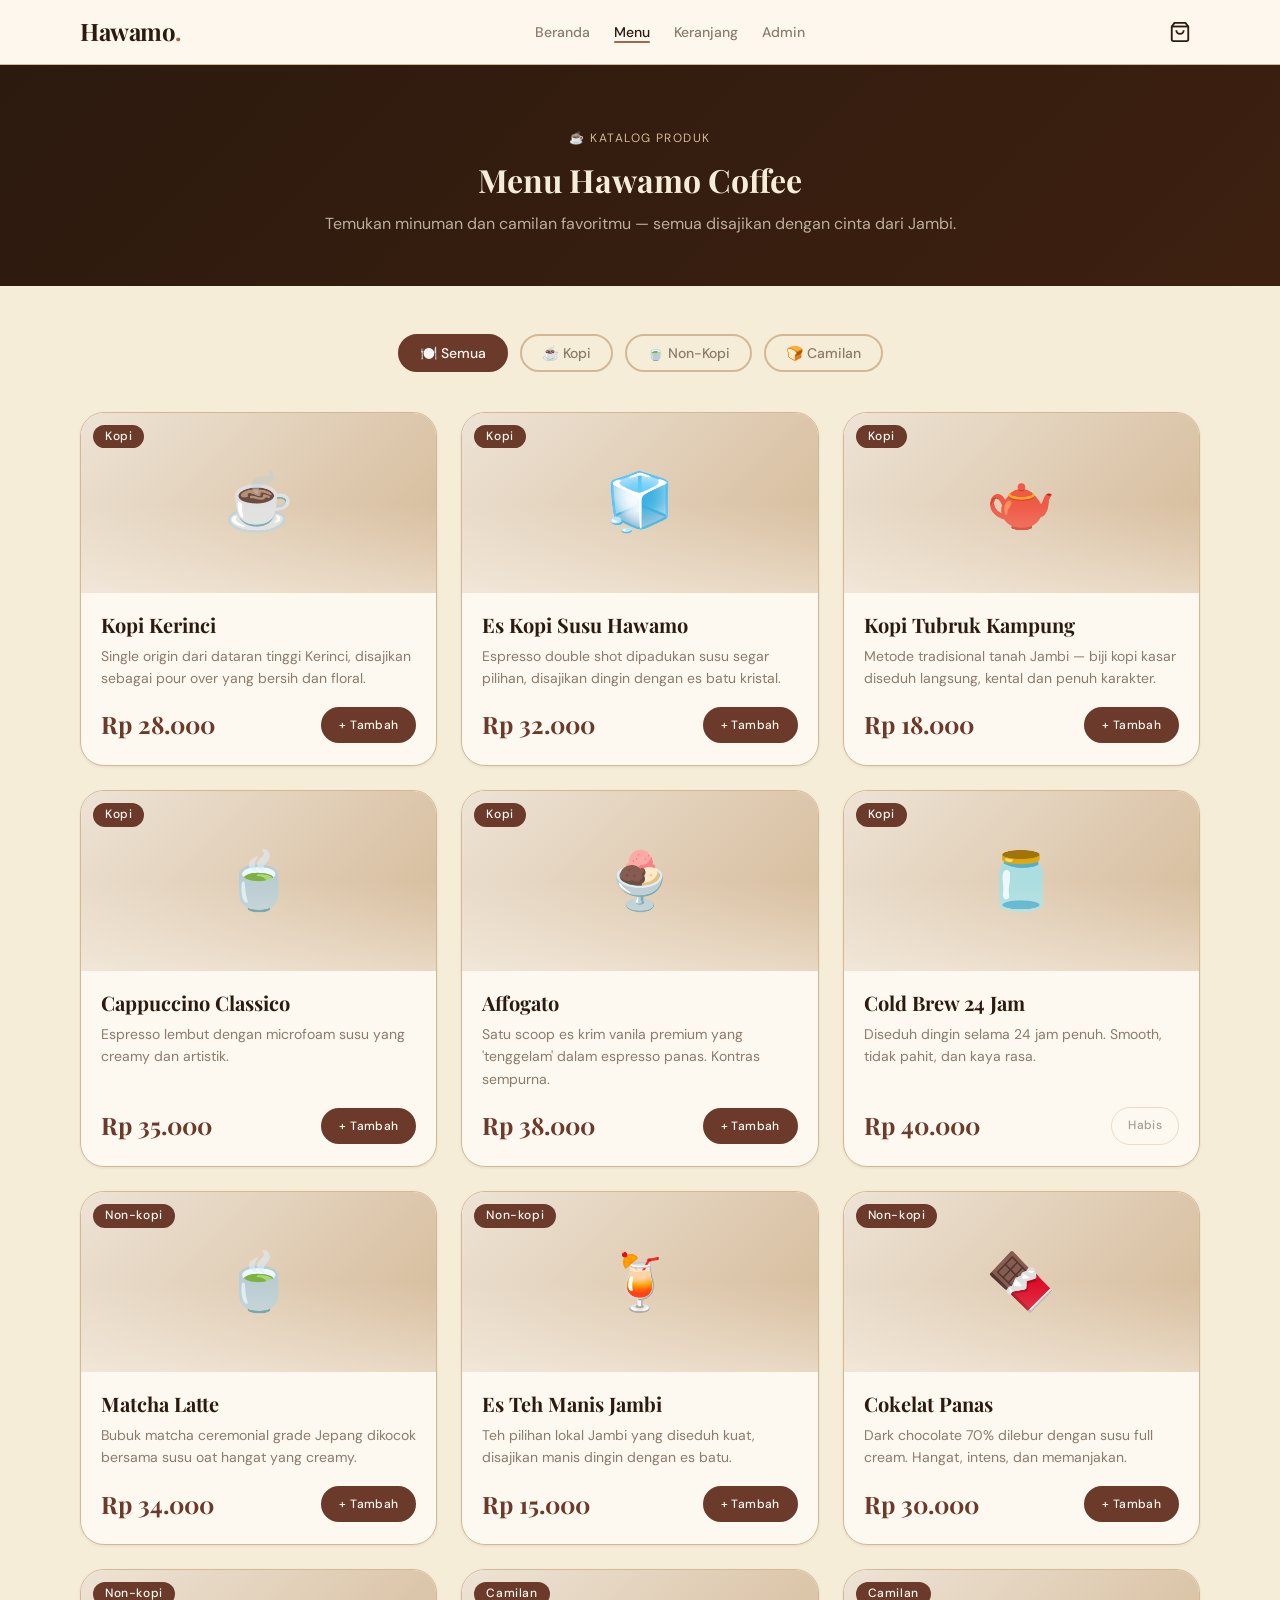
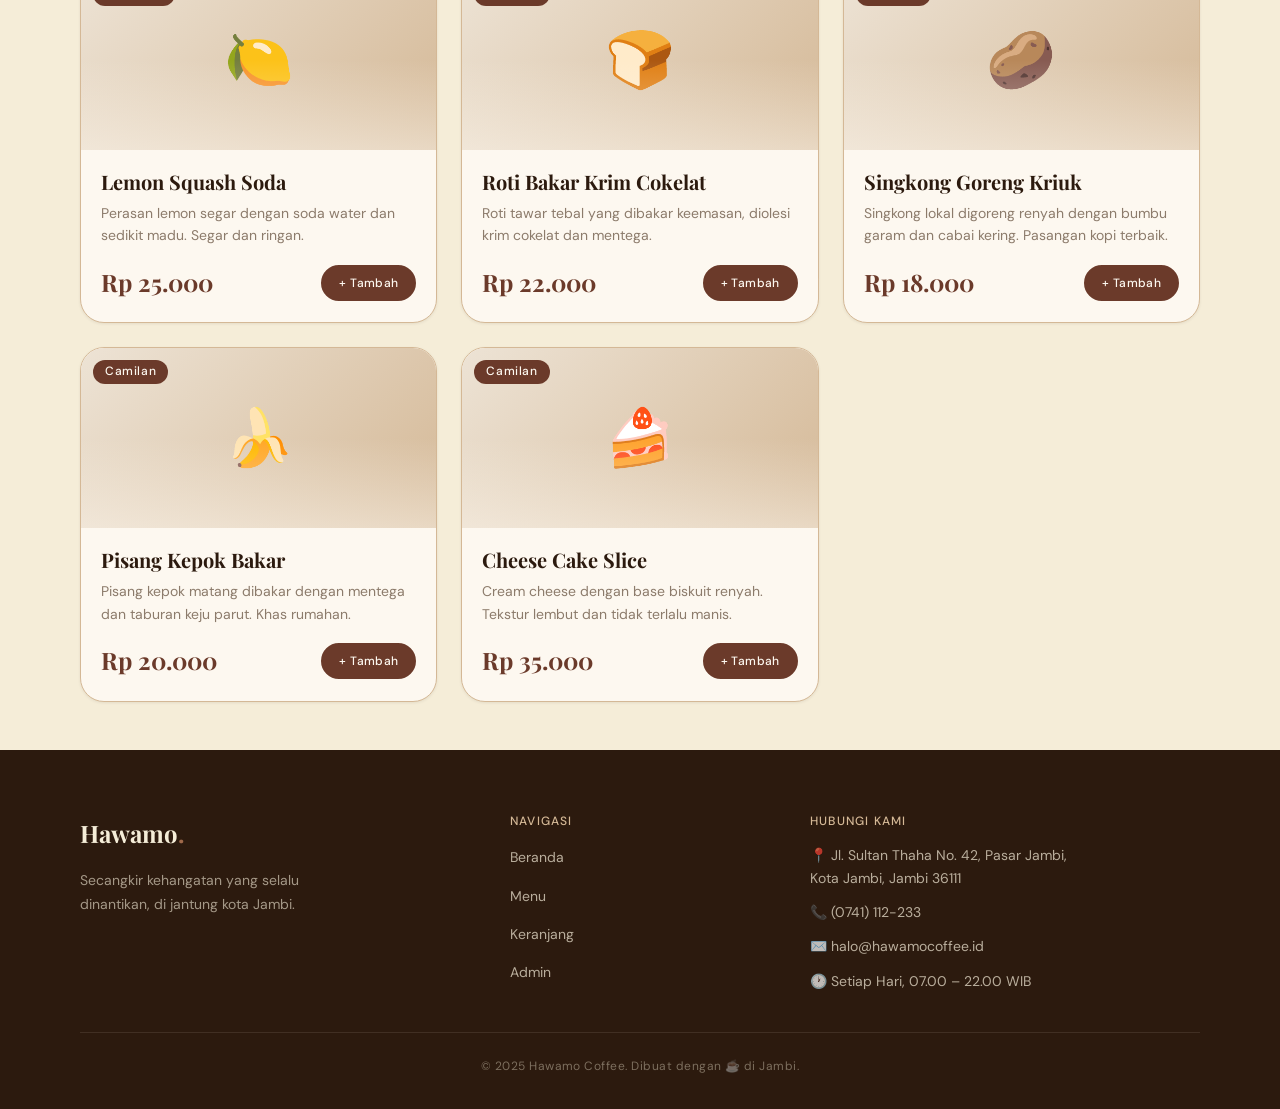
==== menu.html @ 8657f2e3 "Nambah Menu, Cart, dan Menu" ====
<!DOCTYPE html>
<html lang="id">
  <head>
    <meta charset="UTF-8" />
    <!-- Viewport responsif untuk semua ukuran layar -->
    <meta name="viewport" content="width=device-width, initial-scale=1.0" />
    <meta name="description" content="Menu Hawamo Coffee — Kopi, Non-Kopi, dan Camilan pilihan dari Jambi" />
    <title>Menu | Hawamo Coffee</title>

    <!-- Google Fonts: sama dengan index.html untuk konsistensi -->
    <link rel="preconnect" href="https://fonts.googleapis.com" />
    <link rel="preconnect" href="https://fonts.gstatic.com" crossorigin />
    <link
      href="https://fonts.googleapis.com/css2?family=Playfair+Display:ital,wght@0,400;0,700;1,400&family=DM+Sans:wght@300;400;500&display=swap"
      rel="stylesheet"
    />

    <!-- Satu file CSS global untuk semua halaman -->
    <link rel="stylesheet" href="style.css" />
  </head>

  <body class="page-menu">

    <!-- =============================================
         NAVBAR: Sama persis di semua halaman
         ============================================= -->
    <header class="navbar" id="navbar">
      <div class="navbar__inner container">

        <a href="index.html" class="navbar__logo" aria-label="Hawamo Coffee Beranda">
          Hawamo<span class="logo-dot">.</span>
        </a>

        <!-- Tombol hamburger untuk tampilan mobile -->
        <button
          class="navbar__toggle"
          id="navToggle"
          aria-label="Buka menu navigasi"
          aria-expanded="false"
          aria-controls="navMenu"
        >
          <span class="hamburger-line"></span>
          <span class="hamburger-line"></span>
          <span class="hamburger-line"></span>
        </button>

        <nav class="navbar__menu" id="navMenu" role="navigation">
          <ul class="navbar__list">
            <li><a href="index.html" class="navbar__link">Beranda</a></li>
            <!-- Link "Menu" diberi class active karena ini halaman aktif -->
            <li><a href="menu.html" class="navbar__link active">Menu</a></li>
            <li><a href="cart.html" class="navbar__link">Keranjang</a></li>
            <li><a href="admin.html" class="navbar__link">Admin</a></li>
          </ul>
        </nav>

        <!-- Badge keranjang diperbarui otomatis oleh script.js -->
        <a href="cart.html" class="navbar__cart" aria-label="Lihat keranjang belanja">
          <svg width="22" height="22" viewBox="0 0 24 24" fill="none" stroke="currentColor" stroke-width="2" aria-hidden="true">
            <path d="M6 2L3 6v14a2 2 0 002 2h14a2 2 0 002-2V6l-3-4z"/>
            <line x1="3" y1="6" x2="21" y2="6"/>
            <path d="M16 10a4 4 0 01-8 0"/>
          </svg>
          <span class="cart-badge" id="cartBadge">0</span>
        </a>

      </div>
    </header>


    <!-- =============================================
         MAIN: Konten utama halaman menu
         ============================================= -->
    <main>

      <!-- -----------------------------------------------
           PAGE HEADER: Banner atas halaman menu
           Background gelap earthy sebagai identitas visual
           ----------------------------------------------- -->
      <section class="page-header" aria-label="Judul halaman menu">
        <div class="container">
          <p class="page-header__tag">☕ Katalog Produk</p>
          <h1 class="page-header__title">Menu Hawamo Coffee</h1>
          <p class="page-header__desc">
            Temukan minuman dan camilan favoritmu — semua disajikan dengan cinta dari Jambi.
          </p>
        </div>
      </section>


      <!-- -----------------------------------------------
           SECTION: KATALOG MENU
           Berisi filter kategori + grid kartu produk
           ----------------------------------------------- -->
      <section class="menu-page" aria-label="Katalog menu">
        <div class="container">

          <!-- Filter Bar: Tombol pilih kategori
               Setiap tombol memiliki data-filter yang dibaca oleh script.js
               script.js → initFilterBar() → setFilter() → renderMenuPage() -->
          <div
            class="filter-bar"
            role="group"
            aria-label="Filter kategori menu"
          >
            <!-- Tombol "Semua" aktif secara default saat halaman dimuat -->
            <button
              class="filter-btn active"
              data-filter="semua"
              aria-pressed="true"
            >
              🍽️ Semua
            </button>

            <button
              class="filter-btn"
              data-filter="kopi"
              aria-pressed="false"
            >
              ☕ Kopi
            </button>

            <button
              class="filter-btn"
              data-filter="non-kopi"
              aria-pressed="false"
            >
              🍵 Non-Kopi
            </button>

            <button
              class="filter-btn"
              data-filter="camilan"
              aria-pressed="false"
            >
              🍞 Camilan
            </button>
          </div>

          <!-- Grid Menu: Diisi sepenuhnya oleh script.js
               script.js → renderMenuPage() akan meng-inject HTML kartu
               ke dalam elemen ini berdasarkan filter aktif -->
          <div
            class="menu-grid"
            id="menuGrid"
            role="list"
            aria-label="Daftar menu"
            aria-live="polite"
          >
            <!-- Konten di-render oleh JavaScript (renderMenuPage) -->
            <!-- aria-live="polite": screen reader membaca perubahan konten -->

            <!-- Skeleton loading placeholder: ditampilkan sebelum JS selesai -->
            <div class="menu-card" style="opacity:0.4;pointer-events:none" aria-hidden="true">
              <div class="menu-card__image" style="background:var(--clr-fog)"></div>
              <div class="menu-card__body">
                <div style="height:20px;background:var(--clr-fog);border-radius:4px;margin-bottom:8px"></div>
                <div style="height:14px;background:var(--clr-fog);border-radius:4px;margin-bottom:4px"></div>
                <div style="height:14px;background:var(--clr-fog);border-radius:4px;width:70%"></div>
              </div>
            </div>

          </div>
          <!-- Akhir #menuGrid -->

        </div>
      </section>

    </main>


    <!-- =============================================
         FOOTER: Sama persis di semua halaman
         ============================================= -->
    <footer class="footer" role="contentinfo">
      <div class="container">
        <div class="footer__grid">

          <!-- Identitas brand -->
          <div class="footer__brand">
            <a href="index.html" class="footer__logo">
              Hawamo<span class="logo-dot">.</span>
            </a>
            <p class="footer__tagline">
              Secangkir kehangatan yang selalu dinantikan,
              di jantung kota Jambi.
            </p>
          </div>

          <!-- Navigasi footer -->
          <nav class="footer__nav" aria-label="Navigasi footer">
            <h4 class="footer__heading">Navigasi</h4>
            <ul class="footer__list">
              <li><a href="index.html" class="footer__link">Beranda</a></li>
              <li><a href="menu.html"  class="footer__link">Menu</a></li>
              <li><a href="cart.html"  class="footer__link">Keranjang</a></li>
              <li><a href="admin.html" class="footer__link">Admin</a></li>
            </ul>
          </nav>

          <!-- Informasi kontak dengan alamat fiktif Jambi -->
          <address class="footer__contact">
            <h4 class="footer__heading">Hubungi Kami</h4>
            <ul class="footer__list">
              <li>
                <span aria-label="Alamat">📍</span>
                Jl. Sultan Thaha No. 42, Pasar Jambi,<br />
                Kota Jambi, Jambi 36111
              </li>
              <li>
                <span aria-label="Telepon">📞</span>
                <a href="tel:+6274112233" class="footer__link">(0741) 112-233</a>
              </li>
              <li>
                <span aria-label="Email">✉️</span>
                <a href="mailto:halo@hawamocoffee.id" class="footer__link">halo@hawamocoffee.id</a>
              </li>
              <li>
                <span aria-label="Jam buka">🕐</span>
                Setiap Hari, 07.00 – 22.00 WIB
              </li>
            </ul>
          </address>

        </div>

        <div class="footer__bottom">
          <p class="footer__copy">&copy; 2025 Hawamo Coffee. Dibuat dengan ☕ di Jambi.</p>
        </div>
      </div>
    </footer>


    <!-- Script diletakkan di akhir body agar DOM sudah siap -->
    <script src="script.js"></script>

  </body>
</html>
---- style.css ----
/* ==========================================================
   HAWAMO COFFEE — style.css
   Satu file CSS untuk semua halaman (index, menu, cart, admin)
   Pendekatan: Mobile-First → diikuti breakpoint desktop
   ========================================================== */


/* ----------------------------------------------------------
   1. CSS CUSTOM PROPERTIES (DESIGN TOKENS)
   Semua warna, font, dan ukuran didefinisikan di sini agar
   mudah diubah secara konsisten di seluruh file
   ---------------------------------------------------------- */
:root {
  /* === Palet Warna Earthy Tone === */
  --clr-espresso:   #2C1A0E;   /* Cokelat espresso gelap — teks utama */
  --clr-coffee:     #6B3A2A;   /* Cokelat kopi — aksen utama */
  --clr-latte:      #A0694A;   /* Cokelat latte — aksen sekunder */
  --clr-cream:      #F5EDD8;   /* Krem hangat — background utama */
  --clr-milk:       #FDF8F0;   /* Putih susu — background kartu */
  --clr-charcoal:   #3A3028;   /* Charcoal — teks gelap */
  --clr-stone:      #8C7B6B;   /* Abu batu — teks muted */
  --clr-sand:       #D4B896;   /* Pasir — border dan divider */
  --clr-fog:        #EDE3D5;   /* Kabut — hover background */
  --clr-success:    #4A7C59;   /* Hijau alami — notifikasi sukses */
  --clr-danger:     #8B2E2E;   /* Merah tua — aksi hapus */

  /* === Tipografi === */
  --font-display: 'Playfair Display', Georgia, serif;  /* Untuk heading */
  --font-body:    'DM Sans', sans-serif;               /* Untuk body text */

  /* === Skala Ukuran Font (rem) === */
  --text-xs:   0.75rem;    /*  12px */
  --text-sm:   0.875rem;   /*  14px */
  --text-base: 1rem;       /*  16px */
  --text-md:   1.125rem;   /*  18px */
  --text-lg:   1.25rem;    /*  20px */
  --text-xl:   1.5rem;     /*  24px */
  --text-2xl:  2rem;       /*  32px */
  --text-3xl:  2.5rem;     /*  40px */
  --text-4xl:  3.25rem;    /*  52px */
  --text-5xl:  4rem;       /*  64px */

  /* === Spasi (spacing scale) === */
  --sp-1:  0.25rem;   /*  4px */
  --sp-2:  0.5rem;    /*  8px */
  --sp-3:  0.75rem;   /* 12px */
  --sp-4:  1rem;      /* 16px */
  --sp-5:  1.25rem;   /* 20px */
  --sp-6:  1.5rem;    /* 24px */
  --sp-8:  2rem;      /* 32px */
  --sp-10: 2.5rem;    /* 40px */
  --sp-12: 3rem;      /* 48px */
  --sp-16: 4rem;      /* 64px */
  --sp-20: 5rem;      /* 80px */
  --sp-24: 6rem;      /* 96px */

  /* === Border Radius === */
  --radius-sm:   4px;
  --radius-md:   8px;
  --radius-lg:   16px;
  --radius-xl:   24px;
  --radius-full: 9999px;

  /* === Bayangan (Box Shadow) === */
  --shadow-sm:  0 1px 3px rgba(44, 26, 14, 0.08);
  --shadow-md:  0 4px 16px rgba(44, 26, 14, 0.12);
  --shadow-lg:  0 8px 32px rgba(44, 26, 14, 0.16);
  --shadow-xl:  0 16px 48px rgba(44, 26, 14, 0.20);

  /* === Transisi === */
  --transition-fast:   150ms ease;
  --transition-base:   250ms ease;
  --transition-slow:   400ms ease;

  /* === Lebar Kontainer === */
  --container-max: 1200px;
  --container-pad: var(--sp-5);   /* padding horizontal mobile */

  /* === Z-index layers === */
  --z-base:    1;
  --z-above:   10;
  --z-navbar:  100;
  --z-overlay: 200;
  --z-toast:   300;
}


/* ----------------------------------------------------------
   2. CSS RESET & BASE STYLES
   Menormalkan styling default browser
   ---------------------------------------------------------- */

/* Box model universal — padding dan border dihitung dalam width */
*,
*::before,
*::after {
  box-sizing: border-box;
  margin: 0;
  padding: 0;
}

/* Mencegah overflow horizontal tak sengaja */
html {
  overflow-x: hidden;
  scroll-behavior: smooth;     /* Navigasi anchor terasa halus */
  font-size: 16px;             /* Base font size */
}

body {
  font-family: var(--font-body);
  font-size: var(--text-base);
  color: var(--clr-charcoal);
  background-color: var(--clr-cream);
  line-height: 1.65;
  -webkit-font-smoothing: antialiased;   /* Font lebih halus di Chrome/Safari */
  overflow-x: hidden;
}

/* Gambar responsif secara default */
img {
  max-width: 100%;
  height: auto;
  display: block;
}

/* Hilangkan bullet list default */
ul, ol {
  list-style: none;
}

/* Reset link */
a {
  color: inherit;
  text-decoration: none;
  transition: color var(--transition-base);
}

/* Reset button */
button {
  cursor: pointer;
  border: none;
  background: none;
  font-family: inherit;
  font-size: inherit;
}

/* Reset input dan form */
input, select, textarea {
  font-family: inherit;
  font-size: inherit;
}

/* Heading default menggunakan font display */
h1, h2, h3, h4, h5, h6 {
  font-family: var(--font-display);
  line-height: 1.2;
  color: var(--clr-espresso);
}


/* ----------------------------------------------------------
   3. UTILITY CLASSES
   Kelas pembantu yang bisa dipakai di mana saja
   ---------------------------------------------------------- */

/* Pembungkus konten dengan lebar maksimum dan padding horizontal */
.container {
  width: 100%;
  max-width: var(--container-max);
  margin-inline: auto;             /* Tengahkan secara horizontal */
  padding-inline: var(--container-pad);
}

/* Label kecil berwarna di atas judul section */
.section-tag {
  display: inline-block;
  font-family: var(--font-body);
  font-size: var(--text-xs);
  font-weight: 500;
  letter-spacing: 0.12em;
  text-transform: uppercase;
  color: var(--clr-latte);
  margin-bottom: var(--sp-3);
}

/* Judul section utama */
.section-title {
  font-size: var(--text-2xl);
  font-weight: 700;
  color: var(--clr-espresso);
  line-height: 1.2;
  margin-bottom: var(--sp-4);
}

/* Deskripsi pendek di bawah judul section */
.section-desc {
  font-size: var(--text-md);
  color: var(--clr-stone);
  max-width: 520px;
  margin-bottom: var(--sp-8);
}

/* Header section yang ditengahkan */
.section-header {
  text-align: center;
  margin-bottom: var(--sp-12);
}

.section-header .section-desc {
  margin-inline: auto;
}

/* Teks tersembunyi untuk aksesibilitas (hanya untuk screen reader) */
.sr-only {
  position: absolute;
  width: 1px;
  height: 1px;
  padding: 0;
  margin: -1px;
  overflow: hidden;
  clip: rect(0,0,0,0);
  white-space: nowrap;
  border: 0;
}


/* ----------------------------------------------------------
   4. KOMPONEN TOMBOL (BUTTON)
   Sistem tombol yang konsisten di semua halaman
   ---------------------------------------------------------- */

/* Basis styling untuk semua varian tombol */
.btn {
  display: inline-flex;
  align-items: center;
  gap: var(--sp-2);
  padding: var(--sp-3) var(--sp-6);
  border-radius: var(--radius-full);
  font-family: var(--font-body);
  font-size: var(--text-sm);
  font-weight: 500;
  letter-spacing: 0.03em;
  cursor: pointer;
  border: 2px solid transparent;
  transition:
    background-color var(--transition-base),
    color var(--transition-base),
    border-color var(--transition-base),
    transform var(--transition-fast),
    box-shadow var(--transition-base);
  white-space: nowrap;
  text-decoration: none;
}

/* Tombol aktif: sedikit mengecil saat diklik */
.btn:active {
  transform: scale(0.97);
}

/* Tombol primer — cokelat kopi solid */
.btn--primary {
  background-color: var(--clr-coffee);
  color: var(--clr-milk);
  border-color: var(--clr-coffee);
}

.btn--primary:hover {
  background-color: var(--clr-espresso);
  border-color: var(--clr-espresso);
  box-shadow: var(--shadow-md);
  transform: translateY(-2px);   /* Efek angkat saat hover */
}

/* Tombol ghost — outline transparan */
.btn--ghost {
  background-color: transparent;
  color: var(--clr-cream);
  border-color: rgba(245, 237, 216, 0.5);
}

.btn--ghost:hover {
  background-color: rgba(245, 237, 216, 0.15);
  border-color: var(--clr-cream);
}

/* Tombol outline — untuk konteks terang */
.btn--outline {
  background-color: transparent;
  color: var(--clr-coffee);
  border-color: var(--clr-coffee);
}

.btn--outline:hover {
  background-color: var(--clr-coffee);
  color: var(--clr-milk);
  transform: translateY(-2px);
  box-shadow: var(--shadow-md);
}

/* Tombol ukuran besar */
.btn--lg {
  padding: var(--sp-4) var(--sp-8);
  font-size: var(--text-base);
}

/* Tombol ukuran kecil */
.btn--sm {
  padding: var(--sp-2) var(--sp-4);
  font-size: var(--text-xs);
}

/* Tombol bahaya (hapus) */
.btn--danger {
  background-color: var(--clr-danger);
  color: #fff;
  border-color: var(--clr-danger);
}

.btn--danger:hover {
  background-color: #6B1E1E;
  border-color: #6B1E1E;
}

/* Tombol penuh lebar */
.btn--full {
  width: 100%;
  justify-content: center;
}


/* ----------------------------------------------------------
   5. NAVBAR (HEADER)
   Navigasi utama yang sticky dan responsif
   ---------------------------------------------------------- */

.navbar {
  position: sticky;         /* Menempel di atas saat scroll */
  top: 0;
  z-index: var(--z-navbar);
  background-color: rgba(253, 248, 240, 0.92);  /* Semi-transparan */
  backdrop-filter: blur(12px);    /* Efek blur glassmorphism */
  -webkit-backdrop-filter: blur(12px);
  border-bottom: 1px solid var(--clr-sand);
  transition: box-shadow var(--transition-base);
}

/* Navbar mendapat bayangan saat halaman di-scroll (ditambah oleh JS) */
.navbar--scrolled {
  box-shadow: var(--shadow-md);
}

/* Tata letak dalam navbar: logo | menu | cart */
.navbar__inner {
  display: flex;
  align-items: center;
  justify-content: space-between;
  height: 64px;
  gap: var(--sp-4);
}

/* Logo teks */
.navbar__logo {
  font-family: var(--font-display);
  font-size: var(--text-xl);
  font-weight: 700;
  color: var(--clr-espresso);
  letter-spacing: -0.02em;
  flex-shrink: 0;
}

/* Titik aksen berwarna kopi setelah nama brand */
.logo-dot {
  color: var(--clr-latte);
}

/* Daftar navigasi — horizontal di desktop */
.navbar__list {
  display: flex;
  align-items: center;
  gap: var(--sp-6);
}

/* Tautan navigasi */
.navbar__link {
  font-size: var(--text-sm);
  font-weight: 500;
  color: var(--clr-stone);
  position: relative;
  padding-bottom: 2px;
  transition: color var(--transition-base);
}

/* Garis bawah animasi saat hover / active */
.navbar__link::after {
  content: '';
  position: absolute;
  bottom: -2px;
  left: 0;
  width: 0;
  height: 2px;
  background-color: var(--clr-latte);
  border-radius: var(--radius-full);
  transition: width var(--transition-base);
}

.navbar__link:hover,
.navbar__link.active {
  color: var(--clr-espresso);
}

.navbar__link:hover::after,
.navbar__link.active::after {
  width: 100%;   /* Garis muncul penuh saat aktif/hover */
}

/* Ikon keranjang di pojok kanan navbar */
.navbar__cart {
  position: relative;
  display: flex;
  align-items: center;
  justify-content: center;
  width: 40px;
  height: 40px;
  border-radius: var(--radius-full);
  color: var(--clr-espresso);
  transition:
    background-color var(--transition-base),
    transform var(--transition-fast);
  flex-shrink: 0;
}

.navbar__cart:hover {
  background-color: var(--clr-fog);
  transform: scale(1.1);
}

/* Badge jumlah item di keranjang */
.cart-badge {
  position: absolute;
  top: 2px;
  right: 2px;
  min-width: 18px;
  height: 18px;
  padding: 0 4px;
  background-color: var(--clr-coffee);
  color: #fff;
  font-size: 10px;
  font-weight: 700;
  border-radius: var(--radius-full);
  display: flex;
  align-items: center;
  justify-content: center;
  /* Badge disembunyikan jika jumlah 0 (dikontrol oleh JS) */
  transition: transform var(--transition-fast);
}

/* Animasi badge saat item ditambahkan */
.cart-badge--pop {
  animation: badgePop 300ms ease forwards;
}

@keyframes badgePop {
  0%   { transform: scale(1); }
  50%  { transform: scale(1.4); }
  100% { transform: scale(1); }
}

/* Tombol hamburger untuk mobile */
.navbar__toggle {
  display: flex;
  flex-direction: column;
  justify-content: center;
  gap: 5px;
  width: 36px;
  height: 36px;
  padding: 4px;
  border-radius: var(--radius-sm);
  color: var(--clr-espresso);
  transition: background-color var(--transition-base);
}

.navbar__toggle:hover {
  background-color: var(--clr-fog);
}

/* Tiga garis ikon hamburger */
.hamburger-line {
  display: block;
  width: 22px;
  height: 2px;
  background-color: var(--clr-espresso);
  border-radius: var(--radius-full);
  transition: transform var(--transition-base), opacity var(--transition-base);
}

/* Transformasi hamburger → tanda silang saat menu terbuka */
.navbar--open .hamburger-line:nth-child(1) {
  transform: translateY(7px) rotate(45deg);
}

.navbar--open .hamburger-line:nth-child(2) {
  opacity: 0;
  transform: scaleX(0);
}

.navbar--open .hamburger-line:nth-child(3) {
  transform: translateY(-7px) rotate(-45deg);
}

/* Menu mobile (tersembunyi secara default di mobile) */
.navbar__menu {
  /* Mobile: hidden, muncul saat toggle diklik */
  display: none;
  position: absolute;
  top: 64px;
  left: 0;
  right: 0;
  background-color: var(--clr-milk);
  border-bottom: 1px solid var(--clr-sand);
  padding: var(--sp-4) 0;
  box-shadow: var(--shadow-md);
  z-index: var(--z-navbar);
}

/* Menu mobile muncul saat class active ditambahkan oleh JS */
.navbar__menu--open {
  display: block;
}

/* Daftar menu mobile menjadi kolom vertikal */
.navbar__menu--open .navbar__list {
  flex-direction: column;
  gap: 0;
  align-items: flex-start;
  padding-inline: var(--container-pad);
}

/* Tautan di menu mobile lebih besar untuk kemudahan tap */
.navbar__menu--open .navbar__link {
  display: block;
  padding: var(--sp-3) 0;
  font-size: var(--text-base);
  width: 100%;
  border-bottom: 1px solid var(--clr-fog);
}


/* ----------------------------------------------------------
   6. HALAMAN BERANDA — HERO SECTION
   ---------------------------------------------------------- */

.hero {
  position: relative;
  min-height: 100svh;              /* svh: tinggi visible viewport, aman di mobile */
  display: flex;
  align-items: center;
  justify-content: center;

  /* Background: gradasi earthy gelap sebagai pengganti foto */
  background:
    radial-gradient(ellipse at 30% 60%, rgba(107, 58, 42, 0.4) 0%, transparent 60%),
    radial-gradient(ellipse at 80% 20%, rgba(44, 26, 14, 0.6) 0%, transparent 50%),
    linear-gradient(160deg, var(--clr-espresso) 0%, #1A0F07 60%, #0D0704 100%);

  overflow: hidden;
  padding-block: var(--sp-20);
}

/* Overlay untuk memastikan kontras teks tetap terjaga */
.hero__overlay {
  position: absolute;
  inset: 0;
  background: rgba(13, 7, 4, 0.3);
  z-index: var(--z-base);
}

/* Partikel dekoratif mengambang (lingkaran kabur) */
.hero__particles {
  position: absolute;
  inset: 0;
  pointer-events: none;
  z-index: var(--z-base);
}

.particle {
  position: absolute;
  border-radius: 50%;
  opacity: 0.15;
  background: var(--clr-latte);
  /* Animasi float tanpa henti */
  animation: particleFloat linear infinite;
}

/* Setiap partikel diberi ukuran dan durasi animasi berbeda */
.particle--1 { width: 300px; height: 300px; top: -80px; left: -80px;  animation-duration: 18s; animation-delay: 0s; }
.particle--2 { width: 200px; height: 200px; bottom: 10%; right: 5%;   animation-duration: 22s; animation-delay: -5s; }
.particle--3 { width: 150px; height: 150px; top: 40%; left: 60%;      animation-duration: 15s; animation-delay: -10s; }
.particle--4 { width: 100px; height: 100px; bottom: 30%; left: 20%;   animation-duration: 25s; animation-delay: -15s; }

/* Keyframe animasi partikel berputar dan mengapung */
@keyframes particleFloat {
  0%   { transform: translateY(0) rotate(0deg); opacity: 0.15; }
  50%  { opacity: 0.08; }
  100% { transform: translateY(-80px) rotate(360deg); opacity: 0.15; }
}

/* Konten teks hero — di atas overlay */
.hero__content {
  position: relative;
  z-index: var(--z-above);
  text-align: center;
  color: var(--clr-cream);
  /* Animasi masuk saat halaman dimuat */
  animation: heroFadeUp 0.8s ease forwards;
}

@keyframes heroFadeUp {
  from { opacity: 0; transform: translateY(30px); }
  to   { opacity: 1; transform: translateY(0); }
}

/* Label kecil di atas heading hero */
.hero__eyebrow {
  font-size: var(--text-sm);
  letter-spacing: 0.1em;
  text-transform: uppercase;
  color: var(--clr-sand);
  margin-bottom: var(--sp-4);
  animation: heroFadeUp 0.8s ease 0.1s both;   /* Delay lebih awal */
}

/* Heading utama hero */
.hero__title {
  font-size: var(--text-3xl);
  font-weight: 700;
  color: var(--clr-cream);
  line-height: 1.15;
  margin-bottom: var(--sp-5);
  animation: heroFadeUp 0.8s ease 0.2s both;
}

/* Italic emphasis dalam heading */
.hero__title em {
  color: var(--clr-sand);
  font-style: italic;
}

/* Deskripsi di bawah heading */
.hero__subtitle {
  font-size: var(--text-base);
  color: rgba(245, 237, 216, 0.75);
  max-width: 520px;
  margin-inline: auto;
  margin-bottom: var(--sp-8);
  animation: heroFadeUp 0.8s ease 0.3s both;
}

/* Wadah tombol CTA */
.hero__actions {
  display: flex;
  gap: var(--sp-4);
  justify-content: center;
  flex-wrap: wrap;
  animation: heroFadeUp 0.8s ease 0.4s both;
}

/* Indikator scroll ke bawah */
.hero__scroll-hint {
  position: absolute;
  bottom: var(--sp-8);
  left: 50%;
  transform: translateX(-50%);
  z-index: var(--z-above);
  color: rgba(245, 237, 216, 0.4);
  animation: bounce 2s ease infinite;
}

.scroll-arrow {
  font-size: var(--text-lg);
}

/* Animasi bounce untuk indikator scroll */
@keyframes bounce {
  0%, 100% { transform: translateX(-50%) translateY(0); }
  50%       { transform: translateX(-50%) translateY(8px); }
}


/* ----------------------------------------------------------
   7. HALAMAN BERANDA — ABOUT SECTION
   ---------------------------------------------------------- */

.about {
  padding-block: var(--sp-20);
  background-color: var(--clr-milk);
}

/* Grid 2 kolom: teks kiri + visual kanan */
.about__grid {
  display: grid;
  grid-template-columns: 1fr;   /* Mobile: 1 kolom */
  gap: var(--sp-12);
  align-items: center;
}

.about__lead {
  font-size: var(--text-md);
  color: var(--clr-charcoal);
  margin-bottom: var(--sp-4);
  font-weight: 500;
}

.about__body {
  color: var(--clr-stone);
  margin-bottom: var(--sp-8);
}

/* Baris statistik 3 kolom */
.about__stats {
  display: grid;
  grid-template-columns: repeat(3, 1fr);
  gap: var(--sp-4);
}

.stat {
  text-align: center;
  padding: var(--sp-4);
  background-color: var(--clr-fog);
  border-radius: var(--radius-lg);
}

.stat__number {
  display: block;
  font-family: var(--font-display);
  font-size: var(--text-2xl);
  color: var(--clr-coffee);
  line-height: 1;
  margin-bottom: var(--sp-1);
}

.stat__label {
  font-size: var(--text-xs);
  color: var(--clr-stone);
  text-transform: uppercase;
  letter-spacing: 0.08em;
}

/* Kolom visual dekoratif */
.about__visual {
  position: relative;
  height: 320px;
  display: flex;
  align-items: center;
  justify-content: center;
}

/* Kartu dekoratif — lapisan belakang */
.visual-card {
  background-color: var(--clr-milk);
  border-radius: var(--radius-xl);
  padding: var(--sp-6);
  box-shadow: var(--shadow-lg);
  position: absolute;
}

.visual-card--back {
  width: 200px;
  top: 10px;
  right: 10px;
  background: linear-gradient(135deg, var(--clr-coffee), var(--clr-espresso));
  color: var(--clr-cream);
  transform: rotate(5deg);
  padding: var(--sp-5);
  border-radius: var(--radius-xl);
  z-index: 1;
}

.visual-card__label {
  font-size: var(--text-xs);
  letter-spacing: 0.1em;
  text-transform: uppercase;
  opacity: 0.7;
  margin-bottom: var(--sp-2);
}

.visual-card__origin {
  font-family: var(--font-display);
  font-size: var(--text-xl);
  font-weight: 700;
}

/* Kartu dekoratif — lapisan depan */
.visual-card--front {
  width: 220px;
  left: 10px;
  bottom: 10px;
  background-color: var(--clr-cream);
  border: 1px solid var(--clr-sand);
  z-index: 2;
  text-align: center;
}

/* Ilustrasi cangkir kopi dari CSS murni */
.css-cup {
  display: flex;
  flex-direction: column;
  align-items: center;
  margin-bottom: var(--sp-3);
}

.css-cup__steam {
  display: flex;
  gap: 6px;
  margin-bottom: 4px;
  height: 20px;
  align-items: flex-end;
}

/* Tiga uap kopi — animasi wave */
.css-cup__steam span {
  display: block;
  width: 3px;
  height: 12px;
  background: var(--clr-stone);
  border-radius: var(--radius-full);
  opacity: 0.5;
  animation: steamRise 1.5s ease-in-out infinite;
}

.css-cup__steam span:nth-child(2) { animation-delay: 0.2s; height: 16px; }
.css-cup__steam span:nth-child(3) { animation-delay: 0.4s; }

@keyframes steamRise {
  0%, 100% { transform: scaleY(1) translateY(0); opacity: 0.5; }
  50%       { transform: scaleY(0.7) translateY(-4px); opacity: 0.2; }
}

.css-cup__body {
  width: 64px;
  height: 48px;
  background: linear-gradient(160deg, var(--clr-coffee), var(--clr-espresso));
  border-radius: 0 0 12px 12px;
  position: relative;
}

.css-cup__handle {
  width: 18px;
  height: 22px;
  border: 4px solid var(--clr-coffee);
  border-left: none;
  border-radius: 0 8px 8px 0;
  position: absolute;
  right: -22px;
  top: 50%;
  transform: translateY(-50%) translateX(-100%);
  margin-right: -22px;
}

.css-cup__saucer {
  width: 80px;
  height: 8px;
  background: var(--clr-sand);
  border-radius: var(--radius-full);
  margin-top: 2px;
}

.visual-card__tagline {
  font-size: var(--text-xs);
  color: var(--clr-stone);
  font-style: italic;
}


/* ----------------------------------------------------------
   8. HALAMAN BERANDA — MENU UNGGULAN SECTION
   ---------------------------------------------------------- */

.featured {
  padding-block: var(--sp-20);
  background-color: var(--clr-cream);
}

/* Grid 3 kartu menu unggulan */
.featured__grid {
  display: grid;
  grid-template-columns: 1fr;   /* Mobile: 1 kolom */
  gap: var(--sp-6);
  margin-bottom: var(--sp-10);
}

/* Tombol CTA "Lihat Semua Menu" ditengahkan */
.featured__cta {
  text-align: center;
}

/* ----------------------------------------------------------
   KOMPONEN KARTU MENU
   Digunakan di halaman beranda (featured) dan menu.html
   ---------------------------------------------------------- */

.menu-card {
  background-color: var(--clr-milk);
  border-radius: var(--radius-xl);
  overflow: hidden;
  border: 1px solid var(--clr-sand);
  box-shadow: var(--shadow-sm);
  /* Transisi untuk efek hover mengangkat */
  transition:
    transform var(--transition-base),
    box-shadow var(--transition-base);
  display: flex;
  flex-direction: column;
}

.menu-card:hover {
  transform: translateY(-6px);    /* Kartu terangkat saat hover */
  box-shadow: var(--shadow-lg);
}

/* Area gambar/ilustrasi pada kartu */
.menu-card__image {
  height: 180px;
  background: linear-gradient(135deg, var(--clr-fog), var(--clr-sand));
  display: flex;
  align-items: center;
  justify-content: center;
  font-size: 3.5rem;             /* Emoji sebagai placeholder gambar */
  position: relative;
  overflow: hidden;
}

/* Overlay tipis di atas area gambar */
.menu-card__image::before {
  content: '';
  position: absolute;
  inset: 0;
  background: linear-gradient(to bottom, transparent 50%, rgba(253, 248, 240, 0.5) 100%);
}

/* Badge kategori di pojok gambar */
.menu-card__badge {
  position: absolute;
  top: var(--sp-3);
  left: var(--sp-3);
  padding: 2px var(--sp-3);
  background-color: var(--clr-coffee);
  color: var(--clr-milk);
  font-size: var(--text-xs);
  font-weight: 500;
  border-radius: var(--radius-full);
  letter-spacing: 0.05em;
}

/* Konten teks kartu */
.menu-card__body {
  padding: var(--sp-5);
  flex: 1;
  display: flex;
  flex-direction: column;
}

.menu-card__name {
  font-family: var(--font-display);
  font-size: var(--text-lg);
  color: var(--clr-espresso);
  margin-bottom: var(--sp-2);
}

.menu-card__desc {
  font-size: var(--text-sm);
  color: var(--clr-stone);
  line-height: 1.6;
  flex: 1;
  margin-bottom: var(--sp-4);
}

/* Baris harga + tombol pesan */
.menu-card__footer {
  display: flex;
  align-items: center;
  justify-content: space-between;
  gap: var(--sp-3);
}

.menu-card__price {
  font-family: var(--font-display);
  font-size: var(--text-xl);
  font-weight: 700;
  color: var(--clr-coffee);
}


/* ----------------------------------------------------------
   9. HALAMAN BERANDA — QUOTE BANNER
   ---------------------------------------------------------- */

.quote-banner {
  padding-block: var(--sp-16);
  /* Background gelap sebagai pemisah visual antar section */
  background: linear-gradient(135deg, var(--clr-espresso) 0%, #3D2010 100%);
  text-align: center;
}

.quote {
  max-width: 680px;
  margin-inline: auto;
}

.quote__text {
  font-family: var(--font-display);
  font-size: var(--text-xl);
  font-style: italic;
  color: var(--clr-cream);
  line-height: 1.7;
  margin-bottom: var(--sp-5);
}

.quote__author {
  font-size: var(--text-sm);
  color: var(--clr-sand);
  letter-spacing: 0.05em;
}


/* ----------------------------------------------------------
   10. HALAMAN BERANDA — VALUES SECTION
   ---------------------------------------------------------- */

.values {
  padding-block: var(--sp-20);
  background-color: var(--clr-milk);
}

/* Grid 3 kartu nilai */
.values__grid {
  display: grid;
  grid-template-columns: 1fr;   /* Mobile: 1 kolom */
  gap: var(--sp-6);
}

.value-card {
  padding: var(--sp-8) var(--sp-6);
  background-color: var(--clr-cream);
  border-radius: var(--radius-xl);
  border: 1px solid var(--clr-sand);
  transition:
    transform var(--transition-base),
    box-shadow var(--transition-base);
}

.value-card:hover {
  transform: translateY(-4px);
  box-shadow: var(--shadow-md);
}

.value-card__icon {
  font-size: 2.5rem;
  margin-bottom: var(--sp-4);
}

.value-card__title {
  font-family: var(--font-display);
  font-size: var(--text-lg);
  color: var(--clr-espresso);
  margin-bottom: var(--sp-3);
}

.value-card__desc {
  font-size: var(--text-sm);
  color: var(--clr-stone);
  line-height: 1.7;
}


/* ----------------------------------------------------------
   11. FOOTER
   ---------------------------------------------------------- */

.footer {
  background-color: var(--clr-espresso);
  color: var(--clr-cream);
  padding-top: var(--sp-16);
  padding-bottom: var(--sp-8);
}

/* Grid footer 3 kolom */
.footer__grid {
  display: grid;
  grid-template-columns: 1fr;   /* Mobile: 1 kolom */
  gap: var(--sp-10);
  padding-bottom: var(--sp-10);
  border-bottom: 1px solid rgba(245, 237, 216, 0.1);
}

.footer__logo {
  font-family: var(--font-display);
  font-size: var(--text-xl);
  font-weight: 700;
  color: var(--clr-cream);
  display: inline-block;
  margin-bottom: var(--sp-4);
}

.footer__tagline {
  font-size: var(--text-sm);
  color: rgba(245, 237, 216, 0.6);
  line-height: 1.7;
  max-width: 260px;
}

.footer__heading {
  font-family: var(--font-body);
  font-size: var(--text-xs);
  font-weight: 500;
  text-transform: uppercase;
  letter-spacing: 0.1em;
  color: var(--clr-sand);
  margin-bottom: var(--sp-4);
}

.footer__list {
  display: flex;
  flex-direction: column;
  gap: var(--sp-3);
}

.footer__link {
  font-size: var(--text-sm);
  color: rgba(245, 237, 216, 0.7);
  transition: color var(--transition-base);
}

.footer__link:hover {
  color: var(--clr-cream);
}

/* address tag mereset font style italic */
address.footer__contact {
  font-style: normal;
}

address.footer__contact .footer__list li {
  font-size: var(--text-sm);
  color: rgba(245, 237, 216, 0.7);
  line-height: 1.6;
}

/* Area copyright di bawah footer */
.footer__bottom {
  padding-top: var(--sp-6);
  text-align: center;
}

.footer__copy {
  font-size: var(--text-xs);
  color: rgba(245, 237, 216, 0.4);
  letter-spacing: 0.04em;
}


/* ----------------------------------------------------------
   12. HALAMAN MENU (menu.html)
   Katalog produk dengan filter kategori
   ---------------------------------------------------------- */

/* Header halaman dengan background gelap */
.page-header {
  background: linear-gradient(135deg, var(--clr-espresso), #3D2010);
  padding: var(--sp-16) 0 var(--sp-12);
  text-align: center;
  color: var(--clr-cream);
}

.page-header__tag {
  font-size: var(--text-xs);
  letter-spacing: 0.12em;
  text-transform: uppercase;
  color: var(--clr-sand);
  margin-bottom: var(--sp-3);
}

.page-header__title {
  font-size: var(--text-2xl);
  color: var(--clr-cream);
  margin-bottom: var(--sp-3);
}

.page-header__desc {
  font-size: var(--text-base);
  color: rgba(245, 237, 216, 0.7);
}

/* Konten halaman menu */
.menu-page {
  padding-block: var(--sp-12);
}

/* Tombol-tombol filter kategori */
.filter-bar {
  display: flex;
  gap: var(--sp-3);
  flex-wrap: wrap;
  margin-bottom: var(--sp-10);
  justify-content: center;
}

.filter-btn {
  padding: var(--sp-2) var(--sp-5);
  border-radius: var(--radius-full);
  border: 2px solid var(--clr-sand);
  background-color: transparent;
  color: var(--clr-stone);
  font-size: var(--text-sm);
  font-weight: 500;
  cursor: pointer;
  transition:
    background-color var(--transition-base),
    border-color var(--transition-base),
    color var(--transition-base),
    transform var(--transition-fast);
}

.filter-btn:hover {
  border-color: var(--clr-coffee);
  color: var(--clr-coffee);
  transform: translateY(-2px);
}

/* Filter aktif: solid cokelat kopi */
.filter-btn.active {
  background-color: var(--clr-coffee);
  border-color: var(--clr-coffee);
  color: var(--clr-milk);
}

/* Grid katalog menu — 1 kolom di mobile */
.menu-grid {
  display: grid;
  grid-template-columns: 1fr;
  gap: var(--sp-6);
}

/* Animasi kartu menu muncul saat filter berubah */
.menu-card--visible {
  animation: cardReveal 0.3s ease forwards;
}

@keyframes cardReveal {
  from { opacity: 0; transform: translateY(16px); }
  to   { opacity: 1; transform: translateY(0); }
}

/* State saat tidak ada produk di kategori ini */
.empty-state {
  grid-column: 1 / -1;
  text-align: center;
  padding: var(--sp-16) 0;
  color: var(--clr-stone);
}

.empty-state__icon { font-size: 3rem; margin-bottom: var(--sp-4); }
.empty-state__title { font-size: var(--text-xl); color: var(--clr-espresso); margin-bottom: var(--sp-2); }


/* ----------------------------------------------------------
   13. HALAMAN KERANJANG (cart.html)
   ---------------------------------------------------------- */

.cart-page {
  padding-block: var(--sp-12);
  min-height: 60vh;
}

/* Layout dua kolom: daftar item kiri, ringkasan kanan */
.cart-layout {
  display: grid;
  grid-template-columns: 1fr;   /* Mobile: 1 kolom */
  gap: var(--sp-8);
  align-items: start;
}

/* Judul section dalam halaman keranjang */
.cart-section-title {
  font-family: var(--font-display);
  font-size: var(--text-xl);
  color: var(--clr-espresso);
  margin-bottom: var(--sp-5);
  padding-bottom: var(--sp-3);
  border-bottom: 2px solid var(--clr-sand);
}

/* Daftar item dalam keranjang */
.cart-items {
  display: flex;
  flex-direction: column;
  gap: var(--sp-4);
}

/* Satu baris item keranjang */
.cart-item {
  display: flex;
  align-items: center;
  gap: var(--sp-4);
  padding: var(--sp-4);
  background-color: var(--clr-milk);
  border-radius: var(--radius-lg);
  border: 1px solid var(--clr-sand);
  transition: box-shadow var(--transition-base);
}

.cart-item:hover {
  box-shadow: var(--shadow-sm);
}

/* Icon emoji produk dalam keranjang */
.cart-item__icon {
  width: 56px;
  height: 56px;
  background-color: var(--clr-fog);
  border-radius: var(--radius-md);
  display: flex;
  align-items: center;
  justify-content: center;
  font-size: 1.75rem;
  flex-shrink: 0;
}

/* Info nama dan harga */
.cart-item__info {
  flex: 1;
}

.cart-item__name {
  font-family: var(--font-display);
  font-size: var(--text-base);
  color: var(--clr-espresso);
  margin-bottom: 2px;
}

.cart-item__price {
  font-size: var(--text-sm);
  color: var(--clr-stone);
}

/* Kontrol jumlah (kurang | angka | tambah) */
.qty-control {
  display: flex;
  align-items: center;
  gap: var(--sp-3);
}

.qty-btn {
  width: 28px;
  height: 28px;
  border-radius: 50%;
  border: 1.5px solid var(--clr-sand);
  background-color: transparent;
  color: var(--clr-espresso);
  font-size: var(--text-base);
  display: flex;
  align-items: center;
  justify-content: center;
  cursor: pointer;
  transition:
    background-color var(--transition-fast),
    border-color var(--transition-fast);
}

.qty-btn:hover {
  background-color: var(--clr-fog);
  border-color: var(--clr-coffee);
}

.qty-display {
  font-weight: 600;
  min-width: 24px;
  text-align: center;
}

/* Tombol hapus item */
.cart-item__remove {
  color: var(--clr-stone);
  transition: color var(--transition-base);
  font-size: var(--text-xl);
  line-height: 1;
  padding: var(--sp-1);
}

.cart-item__remove:hover {
  color: var(--clr-danger);
}

/* Panel ringkasan pesanan dan form */
.cart-summary {
  background-color: var(--clr-milk);
  border-radius: var(--radius-xl);
  border: 1px solid var(--clr-sand);
  padding: var(--sp-6);
  position: sticky;
  top: 80px;   /* Menempel di bawah navbar saat di-scroll */
}

/* Baris total dalam ringkasan */
.summary-row {
  display: flex;
  justify-content: space-between;
  align-items: center;
  padding: var(--sp-3) 0;
  font-size: var(--text-sm);
  color: var(--clr-stone);
  border-bottom: 1px solid var(--clr-fog);
}

/* Baris total akhir yang lebih menonjol */
.summary-row--total {
  border-bottom: none;
  padding-top: var(--sp-4);
  margin-top: var(--sp-2);
}

.summary-row--total .summary-label,
.summary-row--total .summary-value {
  font-family: var(--font-display);
  font-size: var(--text-xl);
  color: var(--clr-espresso);
  font-weight: 700;
}

.summary-value--highlight {
  color: var(--clr-coffee) !important;
}

/* Form data diri / nomor meja */
.order-form {
  margin-top: var(--sp-6);
  border-top: 2px solid var(--clr-sand);
  padding-top: var(--sp-6);
}

.form-group {
  margin-bottom: var(--sp-4);
}

.form-label {
  display: block;
  font-size: var(--text-sm);
  font-weight: 500;
  color: var(--clr-charcoal);
  margin-bottom: var(--sp-2);
}

/* Styling input, select, textarea */
.form-input {
  width: 100%;
  padding: var(--sp-3) var(--sp-4);
  border: 1.5px solid var(--clr-sand);
  border-radius: var(--radius-md);
  background-color: var(--clr-cream);
  color: var(--clr-charcoal);
  font-family: var(--font-body);
  font-size: var(--text-sm);
  transition:
    border-color var(--transition-base),
    box-shadow var(--transition-base);
  outline: none;
}

.form-input:focus {
  border-color: var(--clr-latte);
  box-shadow: 0 0 0 3px rgba(160, 105, 74, 0.15);   /* Ring focus warna latte */
}

.form-input::placeholder {
  color: var(--clr-stone);
  opacity: 0.6;
}

/* Tampilan keranjang kosong */
.cart-empty {
  text-align: center;
  padding: var(--sp-20) 0;
  color: var(--clr-stone);
}

.cart-empty__icon  { font-size: 4rem; margin-bottom: var(--sp-5); }
.cart-empty__title { font-size: var(--text-2xl); color: var(--clr-espresso); margin-bottom: var(--sp-3); }
.cart-empty__desc  { margin-bottom: var(--sp-6); }


/* ----------------------------------------------------------
   14. HALAMAN ADMIN DASHBOARD (admin.html)
   ---------------------------------------------------------- */

.admin-layout {
  display: grid;
  grid-template-columns: 1fr;   /* Mobile: sidebar di atas */
  min-height: 100vh;
}

/* Sidebar navigasi admin */
.admin-sidebar {
  background-color: var(--clr-espresso);
  color: var(--clr-cream);
  padding: var(--sp-6);
  min-height: 200px;
}

.admin-sidebar__logo {
  font-family: var(--font-display);
  font-size: var(--text-xl);
  color: var(--clr-cream);
  margin-bottom: var(--sp-8);
  display: block;
}

.admin-nav {
  display: flex;
  flex-direction: row;
  gap: var(--sp-2);
  flex-wrap: wrap;
}

.admin-nav__link {
  display: flex;
  align-items: center;
  gap: var(--sp-3);
  padding: var(--sp-3) var(--sp-4);
  border-radius: var(--radius-md);
  font-size: var(--text-sm);
  color: rgba(245, 237, 216, 0.7);
  transition: background-color var(--transition-base), color var(--transition-base);
}

.admin-nav__link:hover,
.admin-nav__link.active {
  background-color: rgba(245, 237, 216, 0.1);
  color: var(--clr-cream);
}

.admin-nav__icon { font-size: var(--text-base); }

/* Konten utama admin */
.admin-content {
  padding: var(--sp-8) var(--sp-5);
  background-color: var(--clr-cream);
}

/* Header halaman admin */
.admin-header {
  display: flex;
  align-items: flex-start;
  justify-content: space-between;
  flex-wrap: wrap;
  gap: var(--sp-4);
  margin-bottom: var(--sp-8);
}

.admin-title {
  font-size: var(--text-2xl);
  color: var(--clr-espresso);
}

.admin-subtitle {
  font-size: var(--text-sm);
  color: var(--clr-stone);
  margin-top: var(--sp-1);
}

/* Grid kartu statistik ringkasan */
.admin-stats {
  display: grid;
  grid-template-columns: repeat(2, 1fr);
  gap: var(--sp-4);
  margin-bottom: var(--sp-8);
}

.stat-card {
  background-color: var(--clr-milk);
  border-radius: var(--radius-lg);
  border: 1px solid var(--clr-sand);
  padding: var(--sp-5);
}

.stat-card__label {
  font-size: var(--text-xs);
  text-transform: uppercase;
  letter-spacing: 0.08em;
  color: var(--clr-stone);
  margin-bottom: var(--sp-2);
}

.stat-card__value {
  font-family: var(--font-display);
  font-size: var(--text-2xl);
  color: var(--clr-coffee);
  font-weight: 700;
}

/* Panel tabel admin */
.admin-panel {
  background-color: var(--clr-milk);
  border-radius: var(--radius-xl);
  border: 1px solid var(--clr-sand);
  overflow: hidden;
  margin-bottom: var(--sp-8);
}

.admin-panel__header {
  display: flex;
  align-items: center;
  justify-content: space-between;
  padding: var(--sp-5) var(--sp-6);
  border-bottom: 1px solid var(--clr-sand);
  gap: var(--sp-4);
  flex-wrap: wrap;
}

.admin-panel__title {
  font-family: var(--font-display);
  font-size: var(--text-lg);
  color: var(--clr-espresso);
}

/* Wrapper tabel agar bisa scroll horizontal di mobile */
.table-wrapper {
  overflow-x: auto;
  -webkit-overflow-scrolling: touch;
}

/* Tabel daftar menu admin */
.admin-table {
  width: 100%;
  border-collapse: collapse;
  font-size: var(--text-sm);
  white-space: nowrap;   /* Mencegah baris terpotong di layar sempit */
}

/* Header kolom tabel */
.admin-table thead tr {
  background-color: var(--clr-fog);
}

.admin-table th {
  padding: var(--sp-3) var(--sp-5);
  text-align: left;
  font-size: var(--text-xs);
  text-transform: uppercase;
  letter-spacing: 0.08em;
  color: var(--clr-stone);
  font-weight: 500;
}

/* Baris data tabel */
.admin-table td {
  padding: var(--sp-4) var(--sp-5);
  border-bottom: 1px solid var(--clr-fog);
  color: var(--clr-charcoal);
}

.admin-table tr:last-child td {
  border-bottom: none;
}

/* Warna baris genap (zebra striping) */
.admin-table tbody tr:nth-child(even) {
  background-color: rgba(237, 227, 213, 0.3);
}

/* Efek hover pada baris */
.admin-table tbody tr:hover {
  background-color: var(--clr-fog);
}

/* Badge status produk (Tersedia / Habis) */
.status-badge {
  display: inline-flex;
  align-items: center;
  gap: 4px;
  padding: 2px var(--sp-3);
  border-radius: var(--radius-full);
  font-size: var(--text-xs);
  font-weight: 500;
}

.status-badge--available {
  background-color: rgba(74, 124, 89, 0.12);
  color: var(--clr-success);
}

.status-badge--unavailable {
  background-color: rgba(139, 46, 46, 0.1);
  color: var(--clr-danger);
}

/* Aksi tombol dalam tabel (edit, hapus) */
.table-actions {
  display: flex;
  gap: var(--sp-2);
}


/* ----------------------------------------------------------
   15. NOTIFIKASI TOAST
   Pesan singkat yang muncul lalu menghilang otomatis
   ---------------------------------------------------------- */

.toast-container {
  position: fixed;
  bottom: var(--sp-6);
  left: 50%;
  transform: translateX(-50%);
  z-index: var(--z-toast);
  display: flex;
  flex-direction: column;
  gap: var(--sp-2);
  pointer-events: none;
  width: min(340px, 90vw);   /* Lebar responsif */
}

.toast {
  display: flex;
  align-items: center;
  gap: var(--sp-3);
  padding: var(--sp-4) var(--sp-5);
  background-color: var(--clr-espresso);
  color: var(--clr-cream);
  border-radius: var(--radius-lg);
  font-size: var(--text-sm);
  box-shadow: var(--shadow-xl);
  pointer-events: auto;
  /* Animasi masuk dari bawah */
  animation: toastIn 0.3s ease forwards;
}

.toast--success {
  border-left: 4px solid var(--clr-success);
}

.toast--error {
  border-left: 4px solid var(--clr-danger);
}

.toast__icon { font-size: var(--text-base); }

/* Animasi toast muncul dan menghilang */
@keyframes toastIn {
  from { opacity: 0; transform: translateY(20px); }
  to   { opacity: 1; transform: translateY(0); }
}

.toast--leaving {
  animation: toastOut 0.3s ease forwards;
}

@keyframes toastOut {
  from { opacity: 1; transform: translateY(0); }
  to   { opacity: 0; transform: translateY(20px); }
}


/* ----------------------------------------------------------
   16. MODAL DIALOG (untuk admin: tambah/edit menu)
   ---------------------------------------------------------- */

.modal-overlay {
  position: fixed;
  inset: 0;
  background-color: rgba(44, 26, 14, 0.6);
  backdrop-filter: blur(4px);
  z-index: var(--z-overlay);
  display: flex;
  align-items: center;
  justify-content: center;
  padding: var(--sp-4);
  opacity: 0;
  pointer-events: none;
  transition: opacity var(--transition-base);
}

/* Modal muncul saat class active ditambahkan */
.modal-overlay--active {
  opacity: 1;
  pointer-events: auto;
}

.modal {
  background-color: var(--clr-milk);
  border-radius: var(--radius-xl);
  padding: var(--sp-8);
  width: 100%;
  max-width: 480px;
  box-shadow: var(--shadow-xl);
  transform: translateY(20px) scale(0.97);
  transition: transform var(--transition-base);
}

.modal-overlay--active .modal {
  transform: translateY(0) scale(1);
}

.modal__header {
  display: flex;
  justify-content: space-between;
  align-items: center;
  margin-bottom: var(--sp-6);
}

.modal__title {
  font-size: var(--text-xl);
  color: var(--clr-espresso);
}

.modal__close {
  font-size: var(--text-xl);
  color: var(--clr-stone);
  padding: var(--sp-1);
  border-radius: var(--radius-sm);
  transition: color var(--transition-fast), background-color var(--transition-fast);
}

.modal__close:hover {
  color: var(--clr-espresso);
  background-color: var(--clr-fog);
}

.modal__footer {
  display: flex;
  gap: var(--sp-3);
  justify-content: flex-end;
  margin-top: var(--sp-6);
}


/* ----------------------------------------------------------
   17. HALAMAN KONFIRMASI PESANAN
   ---------------------------------------------------------- */

.confirmation-page {
  padding-block: var(--sp-20);
  text-align: center;
  min-height: 60vh;
  display: flex;
  align-items: center;
}

.confirmation-icon {
  font-size: 4rem;
  margin-bottom: var(--sp-5);
  /* Animasi pop saat muncul */
  animation: popIn 0.5s cubic-bezier(0.34, 1.56, 0.64, 1) forwards;
}

@keyframes popIn {
  from { opacity: 0; transform: scale(0.5); }
  to   { opacity: 1; transform: scale(1); }
}

.confirmation-title {
  font-size: var(--text-3xl);
  color: var(--clr-espresso);
  margin-bottom: var(--sp-4);
}

.confirmation-desc {
  font-size: var(--text-md);
  color: var(--clr-stone);
  max-width: 480px;
  margin-inline: auto;
  margin-bottom: var(--sp-8);
}

.order-id {
  display: inline-block;
  font-family: monospace;
  font-size: var(--text-sm);
  color: var(--clr-coffee);
  background-color: var(--clr-fog);
  padding: var(--sp-2) var(--sp-4);
  border-radius: var(--radius-md);
  margin-bottom: var(--sp-8);
}


/* ----------------------------------------------------------
   18. RESPONSIVE: TABLET (≥ 640px)
   ---------------------------------------------------------- */
@media (min-width: 640px) {

  /* Container padding lebih lebar */
  :root { --container-pad: var(--sp-8); }

  /* Grid menu: 2 kolom */
  .menu-grid,
  .featured__grid {
    grid-template-columns: repeat(2, 1fr);
  }

  /* Grid nilai: 3 kolom */
  .values__grid {
    grid-template-columns: repeat(3, 1fr);
  }

  /* Grid footer: 2 kolom */
  .footer__grid {
    grid-template-columns: repeat(2, 1fr);
  }

  /* Hero heading lebih besar */
  .hero__title {
    font-size: var(--text-4xl);
  }

  /* Navbar menu muncul inline di tablet (bukan dropdown) */
  .navbar__menu {
    display: flex;
    position: static;
    background: none;
    border: none;
    padding: 0;
    box-shadow: none;
  }

  .navbar__menu .navbar__list {
    flex-direction: row;
    gap: var(--sp-6);
  }

  .navbar__menu .navbar__link {
    padding: 0;
    font-size: var(--text-sm);
    border-bottom: none;
  }

  /* Sembunyikan tombol hamburger di tablet */
  .navbar__toggle {
    display: none;
  }

  /* Cart layout: 2 kolom */
  .cart-layout {
    grid-template-columns: 1fr 360px;
  }

  /* Admin stats: 4 kolom */
  .admin-stats {
    grid-template-columns: repeat(4, 1fr);
  }

  .section-title {
    font-size: var(--text-3xl);
  }

  .about__grid {
    grid-template-columns: 1fr 1fr;
  }
}


/* ----------------------------------------------------------
   19. RESPONSIVE: DESKTOP (≥ 1024px)
   ---------------------------------------------------------- */
@media (min-width: 1024px) {

  /* Container padding maksimum */
  :root { --container-pad: var(--sp-10); }

  /* Grid menu: 3 kolom */
  .menu-grid {
    grid-template-columns: repeat(3, 1fr);
  }

  /* Grid menu unggulan: 3 kolom */
  .featured__grid {
    grid-template-columns: repeat(3, 1fr);
  }

  /* Footer: 3 kolom */
  .footer__grid {
    grid-template-columns: 1.5fr 1fr 1.5fr;
  }

  /* Hero heading ukuran penuh */
  .hero__title {
    font-size: var(--text-5xl);
  }

  .hero__subtitle {
    font-size: var(--text-lg);
  }

  /* Admin layout: sidebar kiri tetap */
  .admin-layout {
    grid-template-columns: 240px 1fr;
  }

  .admin-sidebar {
    min-height: 100vh;
    padding: var(--sp-8) var(--sp-6);
  }

  .admin-nav {
    flex-direction: column;
    gap: var(--sp-1);
  }

  .admin-content {
    padding: var(--sp-10);
  }

  .section-title {
    font-size: var(--text-3xl);
  }
}


/* ----------------------------------------------------------
   20. ANIMASI UTILITAS
   Animasi yang bisa dipanggil secara kondisional oleh JS
   ---------------------------------------------------------- */

/* Fade masuk dari bawah — untuk elemen yang muncul saat di-scroll */
.animate-fade-up {
  opacity: 0;
  transform: translateY(24px);
  transition:
    opacity 0.5s ease,
    transform 0.5s ease;
}

.animate-fade-up.is-visible {
  opacity: 1;
  transform: translateY(0);
}

/* Variasi delay untuk stagger effect */
.animate-delay-1 { transition-delay: 0.1s; }
.animate-delay-2 { transition-delay: 0.2s; }
.animate-delay-3 { transition-delay: 0.3s; }


/* ----------------------------------------------------------
   21. PRINT STYLES
   Menyesuaikan tampilan saat halaman dicetak
   ---------------------------------------------------------- */
@media print {
  .navbar, .footer, .btn, .filter-bar, .hero__scroll-hint {
    display: none !important;
  }

  body {
    background: #fff;
    color: #000;
  }

  .cart-summary {
    box-shadow: none;
    border: 1px solid #ccc;
  }
}
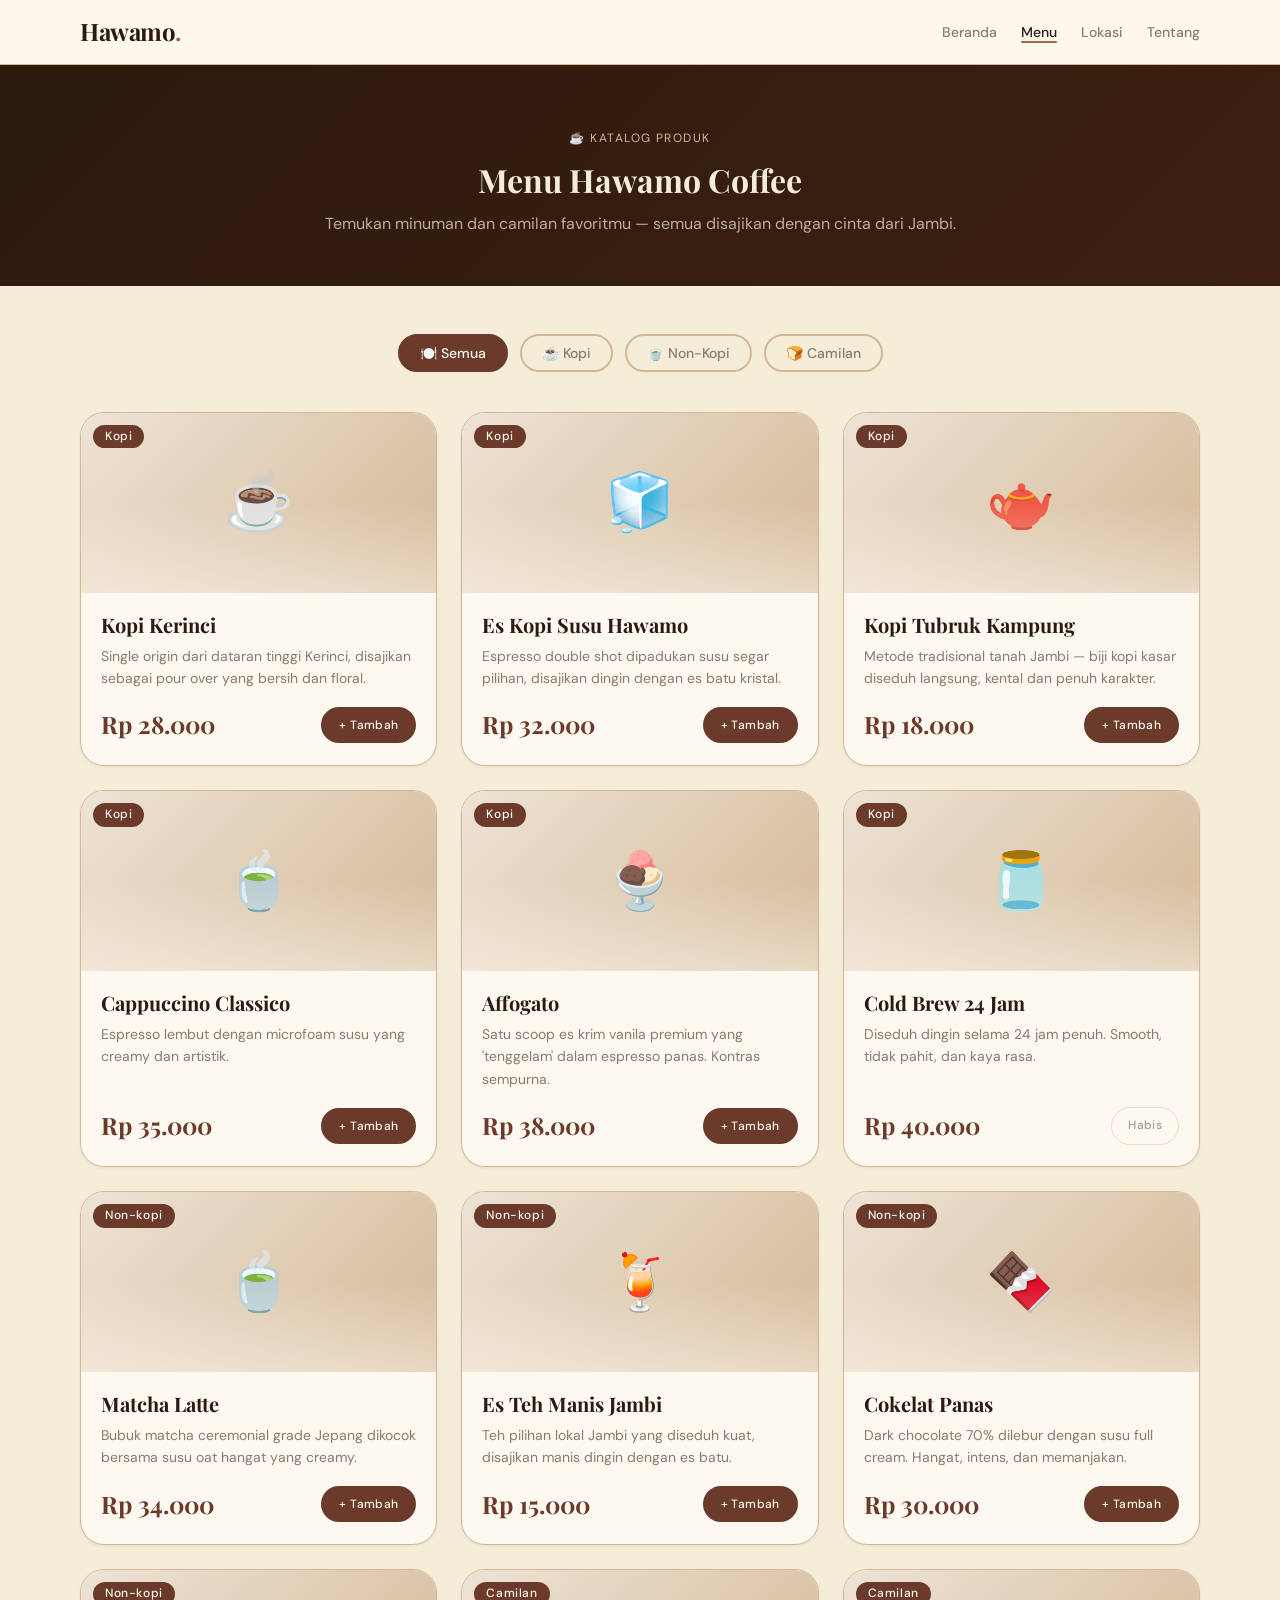
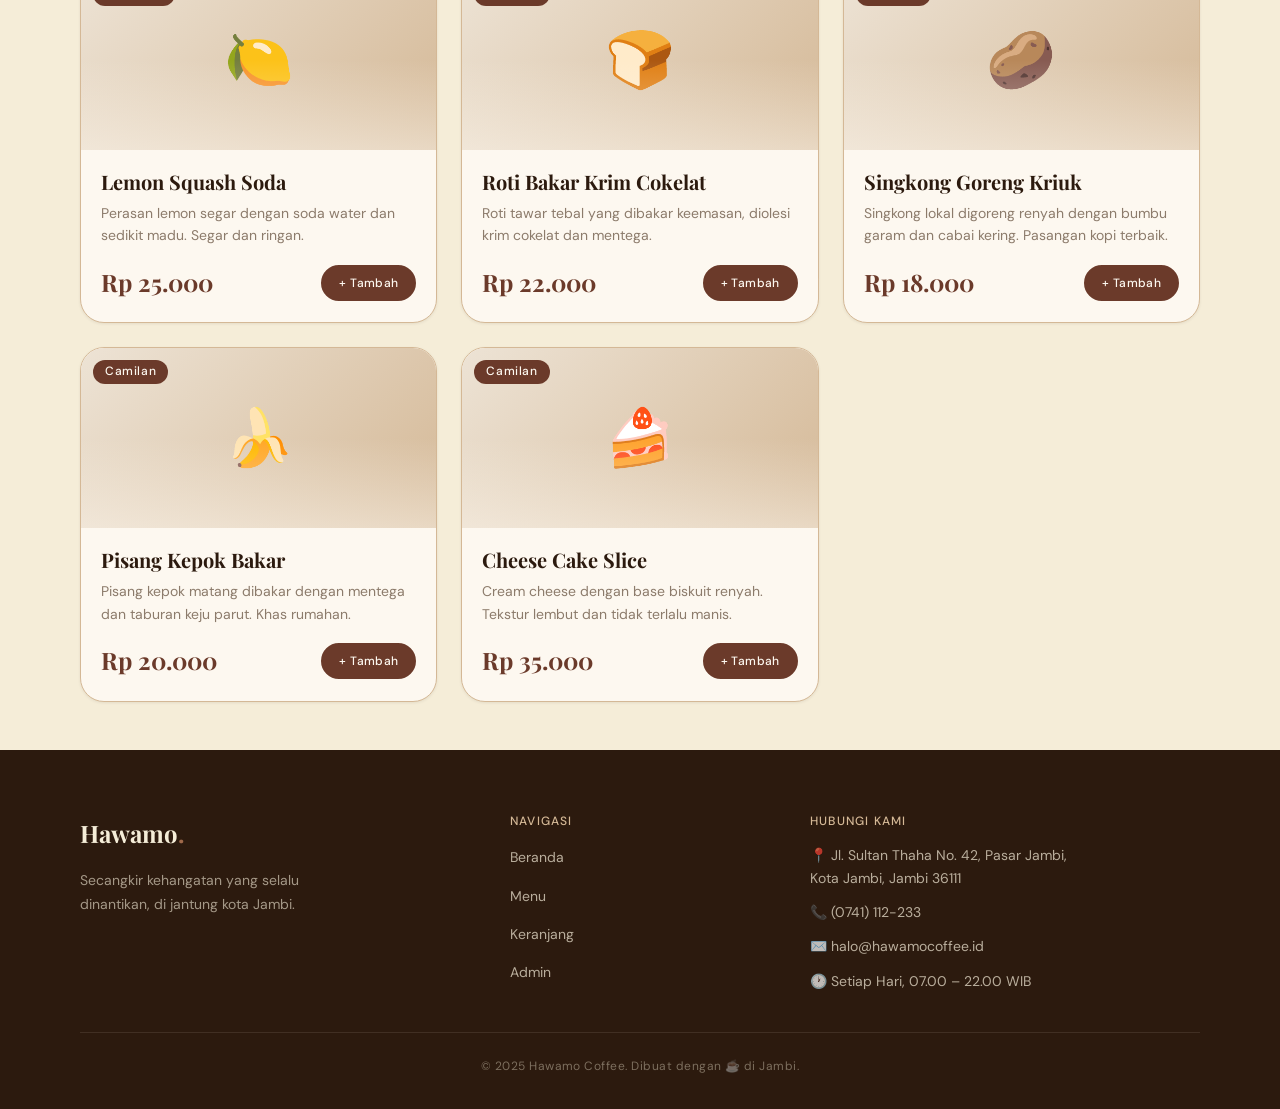
==== commit cbf1d2e3: "mengganti navbar dan cart" ====
--- a/menu.html
+++ b/menu.html
@@ -49,21 +49,10 @@
             <li><a href="index.html" class="navbar__link">Beranda</a></li>
             <!-- Link "Menu" diberi class active karena ini halaman aktif -->
             <li><a href="menu.html" class="navbar__link active">Menu</a></li>
-            <li><a href="cart.html" class="navbar__link">Keranjang</a></li>
-            <li><a href="admin.html" class="navbar__link">Admin</a></li>
+            <li><a href="lokasi.html" class="navbar__link">Lokasi</a></li>
+            <li><a href="tentang.html" class="navbar__link">Tentang</a></li>
           </ul>
         </nav>
-
-        <!-- Badge keranjang diperbarui otomatis oleh script.js -->
-        <a href="cart.html" class="navbar__cart" aria-label="Lihat keranjang belanja">
-          <svg width="22" height="22" viewBox="0 0 24 24" fill="none" stroke="currentColor" stroke-width="2" aria-hidden="true">
-            <path d="M6 2L3 6v14a2 2 0 002 2h14a2 2 0 002-2V6l-3-4z"/>
-            <line x1="3" y1="6" x2="21" y2="6"/>
-            <path d="M16 10a4 4 0 01-8 0"/>
-          </svg>
-          <span class="cart-badge" id="cartBadge">0</span>
-        </a>
-
       </div>
     </header>
 
